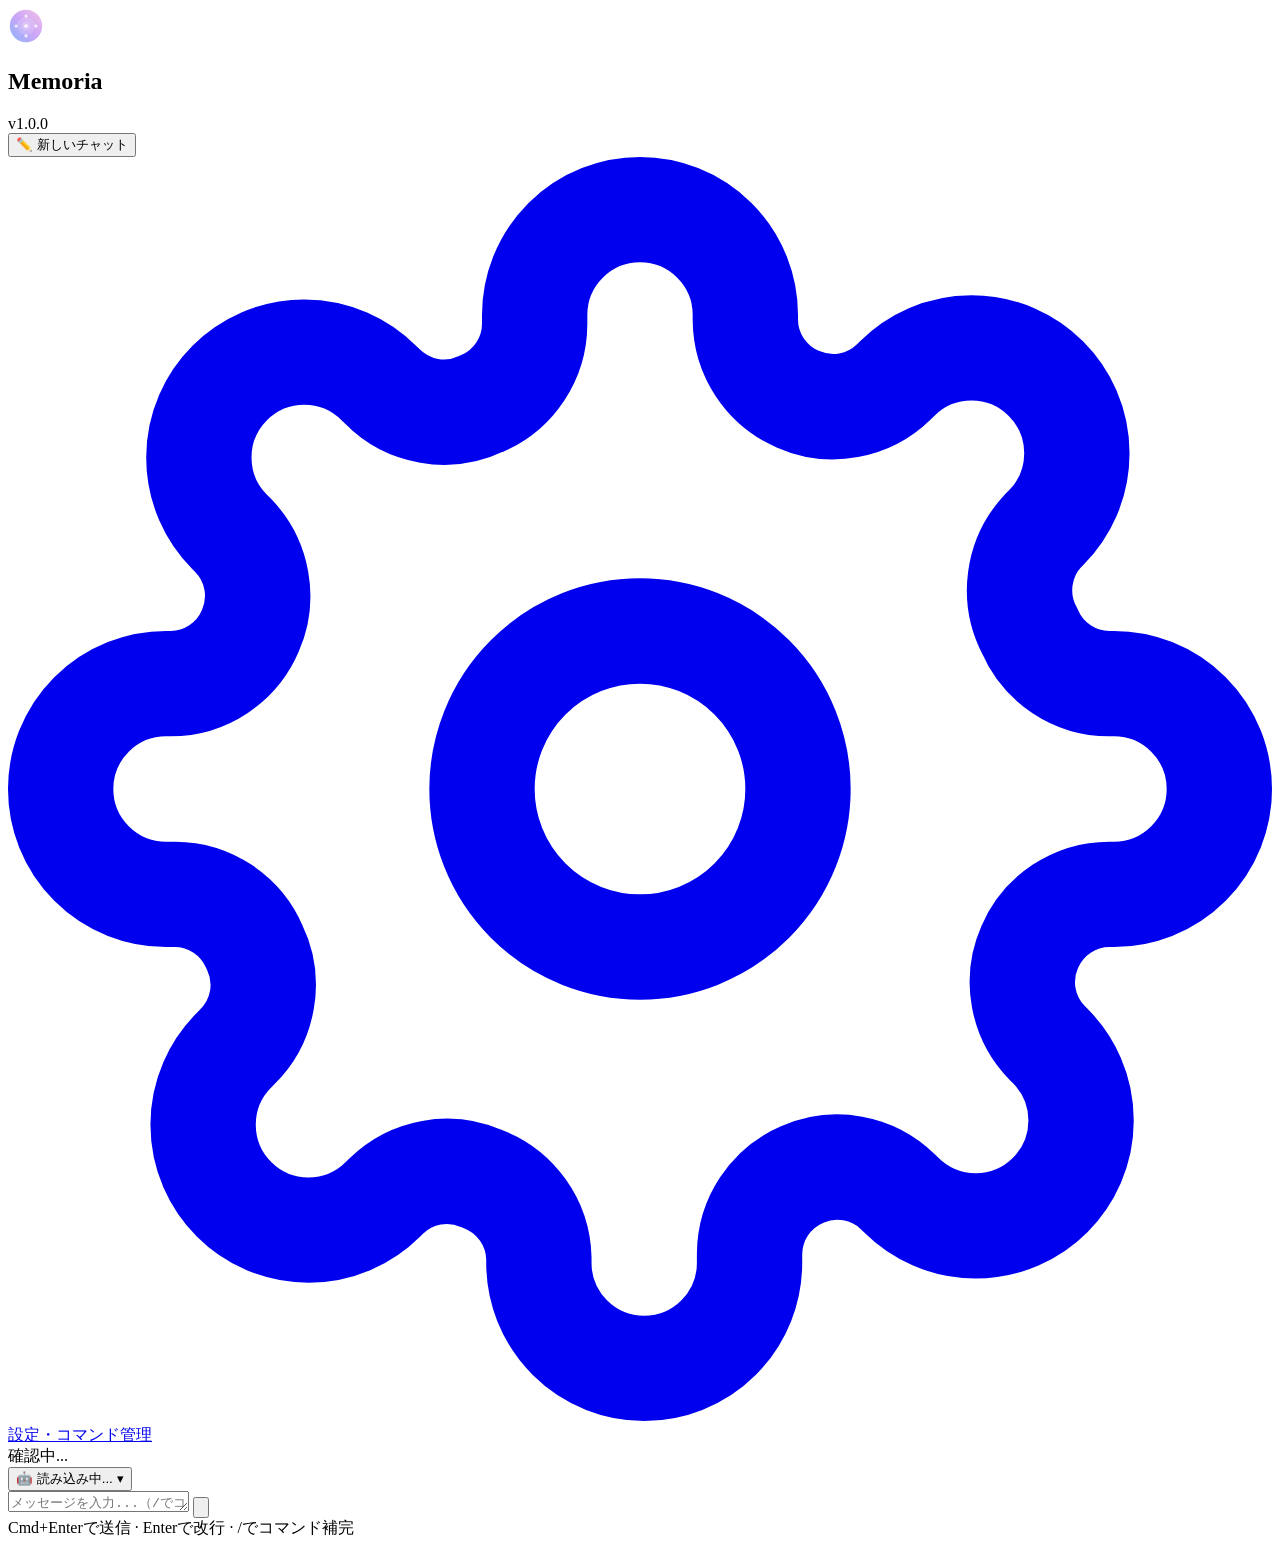
==== frontend/index.html @ 82c74ae7 "AIアバターOrbital化・i18n完全対応・NEXT_PROJECT更新 - app.js: AIアバター 🤖 → Orbital SVG グラデーションロゴに変更（メッセージ・ローディング両方）" ====
<!DOCTYPE html>
<html lang="ja">
<head>
  <meta charset="UTF-8">
  <meta name="viewport" content="width=device-width, initial-scale=1.0">
  <title>Memoria</title>
  <link rel="stylesheet" href="/assets/style.css">
</head>
<body>
  <!-- サイドバー -->
  <aside class="sidebar">
    <div class="sidebar-header">
      <div class="sidebar-logo-wrap">
        <svg class="memoria-logo" width="36" height="36" viewBox="0 0 80 80" fill="none" xmlns="http://www.w3.org/2000/svg">
  <defs>
    <linearGradient id="logoGrad" x1="0%" y1="100%" x2="100%" y2="0%">
      <stop offset="0%" stop-color="#89b4fa"/>
      <stop offset="50%" stop-color="#cba6f7"/>
      <stop offset="100%" stop-color="#f5c2e7"/>
    </linearGradient>
  </defs>
  <circle cx="40" cy="40" r="36" fill="url(#logoGrad)"/>
  <circle cx="40" cy="40" r="20" fill="white" opacity="0.15"/>
  <circle cx="40" cy="40" r="10" fill="white" opacity="0.2"/>
  <circle cx="40" cy="40" r="4" fill="white" opacity="0.9"/>
  <circle cx="40" cy="18" r="3.5" fill="white" opacity="0.8"/>
  <circle cx="62" cy="40" r="3.5" fill="white" opacity="0.8"/>
  <circle cx="40" cy="62" r="3.5" fill="white" opacity="0.8"/>
  <circle cx="18" cy="40" r="3.5" fill="white" opacity="0.8"/>
</svg>
        <div>
          <h1>Memoria</h1>
          <div class="version">v1.0.0</div>
        </div>
      </div>
    </div>
    <nav class="sidebar-nav">
      <button id="new-chat-btn" onclick="createNewSession()" data-i18n="chat.new">✏️ 新しいチャット</button>
      <div id="session-list" class="session-list"></div>
      <a href="/settings" class="nav-item settings-link">
        <svg viewBox="0 0 24 24" fill="none" stroke="currentColor" stroke-width="2">
          <circle cx="12" cy="12" r="3"/>
          <path d="M19.4 15a1.65 1.65 0 0 0 .33 1.82l.06.06a2 2 0 0 1-2.83 2.83l-.06-.06a1.65 1.65 0 0 0-1.82-.33 1.65 1.65 0 0 0-1 1.51V21a2 2 0 0 1-4 0v-.09A1.65 1.65 0 0 0 9 19.4a1.65 1.65 0 0 0-1.82.33l-.06.06a2 2 0 0 1-2.83-2.83l.06-.06A1.65 1.65 0 0 0 4.68 15a1.65 1.65 0 0 0-1.51-1H3a2 2 0 0 1 0-4h.09A1.65 1.65 0 0 0 4.6 9a1.65 1.65 0 0 0-.33-1.82l-.06-.06a2 2 0 0 1 2.83-2.83l.06.06A1.65 1.65 0 0 0 9 4.68a1.65 1.65 0 0 0 1-1.51V3a2 2 0 0 1 4 0v.09a1.65 1.65 0 0 0 1 1.51 1.65 1.65 0 0 0 1.82-.33l.06-.06a2 2 0 0 1 2.83 2.83l-.06.06A1.65 1.65 0 0 0 19.4 9a1.65 1.65 0 0 0 1.51 1H21a2 2 0 0 1 0 4h-.09a1.65 1.65 0 0 0-1.51 1z"/>
        </svg>
        <span data-i18n="nav.settings">設定・コマンド管理</span>
      </a>
    </nav>
    <div class="status-indicator">
      <span id="statusDot" class="status-dot"></span>
      <span id="statusText" class="status-text" data-i18n="status.checking">確認中...</span>
    </div>
  </aside>

  <!-- メインエリア -->
  <main class="main">
    <!-- モデルミスマッチアラートバナー -->
    <div id="modelMismatchAlert" class="model-mismatch-alert" style="display:none;">
      <div class="alert-inner">
        <span class="alert-icon">⚠️</span>
        <div class="alert-text">
          <strong>設定されたモデルがインストールされていません</strong>
          <span id="alertModelName"></span>
          <div class="alert-progress" id="alertProgress"></div>
          <div class="alert-progress-bar-wrap" id="alertProgressBarWrap">
            <div class="alert-progress-bar" id="alertProgressBar"></div>
          </div>
        </div>
        <div class="alert-actions">
          <button class="alert-install-btn" id="alertInstallBtn" onclick="installConfiguredModel()">今すぐインストール</button>
          <button class="alert-close-btn" onclick="hideModelMismatchAlert()" title="閉じる">×</button>
        </div>
      </div>
    </div>

    <!-- チャットメッセージ -->
    <div id="chatMessages" class="chat-container"></div>

    <!-- 入力エリア -->
    <div class="input-area">
      <div class="input-wrapper">
        <!-- コマンドサジェスト -->
        <div id="commandSuggest" class="command-suggest"></div>

        <!-- エンジン切り替えバー -->
        <div id="engineSwitchWrap" class="engine-switch-wrap">
          <button id="engineSwitchBtn" class="engine-switch-btn" onclick="toggleEngineSwitchDropdown()" title="AIエンジンを切り替える（チャット履歴は保持されます）">
            <span id="engineSwitchLabel">🤖 読み込み中...</span>
            <span class="engine-switch-caret">▾</span>
          </button>
          <div id="engineSwitchDropdown" class="engine-switch-dropdown" style="display:none;">
            <div class="engine-option" data-engine="ollama" onclick="switchEngine('ollama')" data-i18n="engine.ollama">🖥️ Ollama（ローカル）</div>
            <div class="engine-option" data-engine="openai_compatible" onclick="switchEngine('openai_compatible')" data-i18n="engine.openai">⚡ OpenAI互換API</div>
            <div class="engine-option" data-engine="claude" onclick="switchEngine('claude')" data-i18n="engine.claude">🟠 Claude (Anthropic)</div>
            <div class="engine-option" data-engine="gemini" onclick="switchEngine('gemini')" data-i18n="engine.gemini">💎 Gemini (Google)</div>
          </div>
        </div>

        <div class="input-box">
          <textarea
            id="messageInput"
            placeholder="メッセージを入力...（/でコマンド、Cmd+Enterで送信）" data-i18n-placeholder="chat.placeholder"
            rows="1"
          ></textarea>
          <button id="sendBtn" class="send-btn" onclick="sendMessage()">
            <svg viewBox="0 0 24 24" fill="currentColor">
              <path d="M2.01 21L23 12 2.01 3 2 10l15 2-15 2z"/>
            </svg>
          </button>
        </div>
        <div class="input-hint">
          <span data-i18n="chat.hint">Cmd+Enterで送信 · Enterで改行 · /でコマンド補完</span>
        </div>
      </div>
    </div>
  </main>

  <!-- トースト通知 -->
  <div id="toast" class="toast"></div>

  <script>
    // 起動時チェック: Ollamaセットアップ完了済みか確認
    (async function checkSetup() {
      try {
        const r = await fetch('http://127.0.0.1:8765/api/setup/status');
        const status = await r.json();
        if (!status.setup_complete) {
          // セットアップが完了していない → セットアップ画面へ
          window.location.href = '/setup';
        }
      } catch (e) {
        // APIに繋がらない場合は通常通り表示（起動直後など）
      }
    })();
  </script>

  <script src="/assets/i18n.js"></script>
  <script src="/assets/app.js"></script>
</body>
</html>
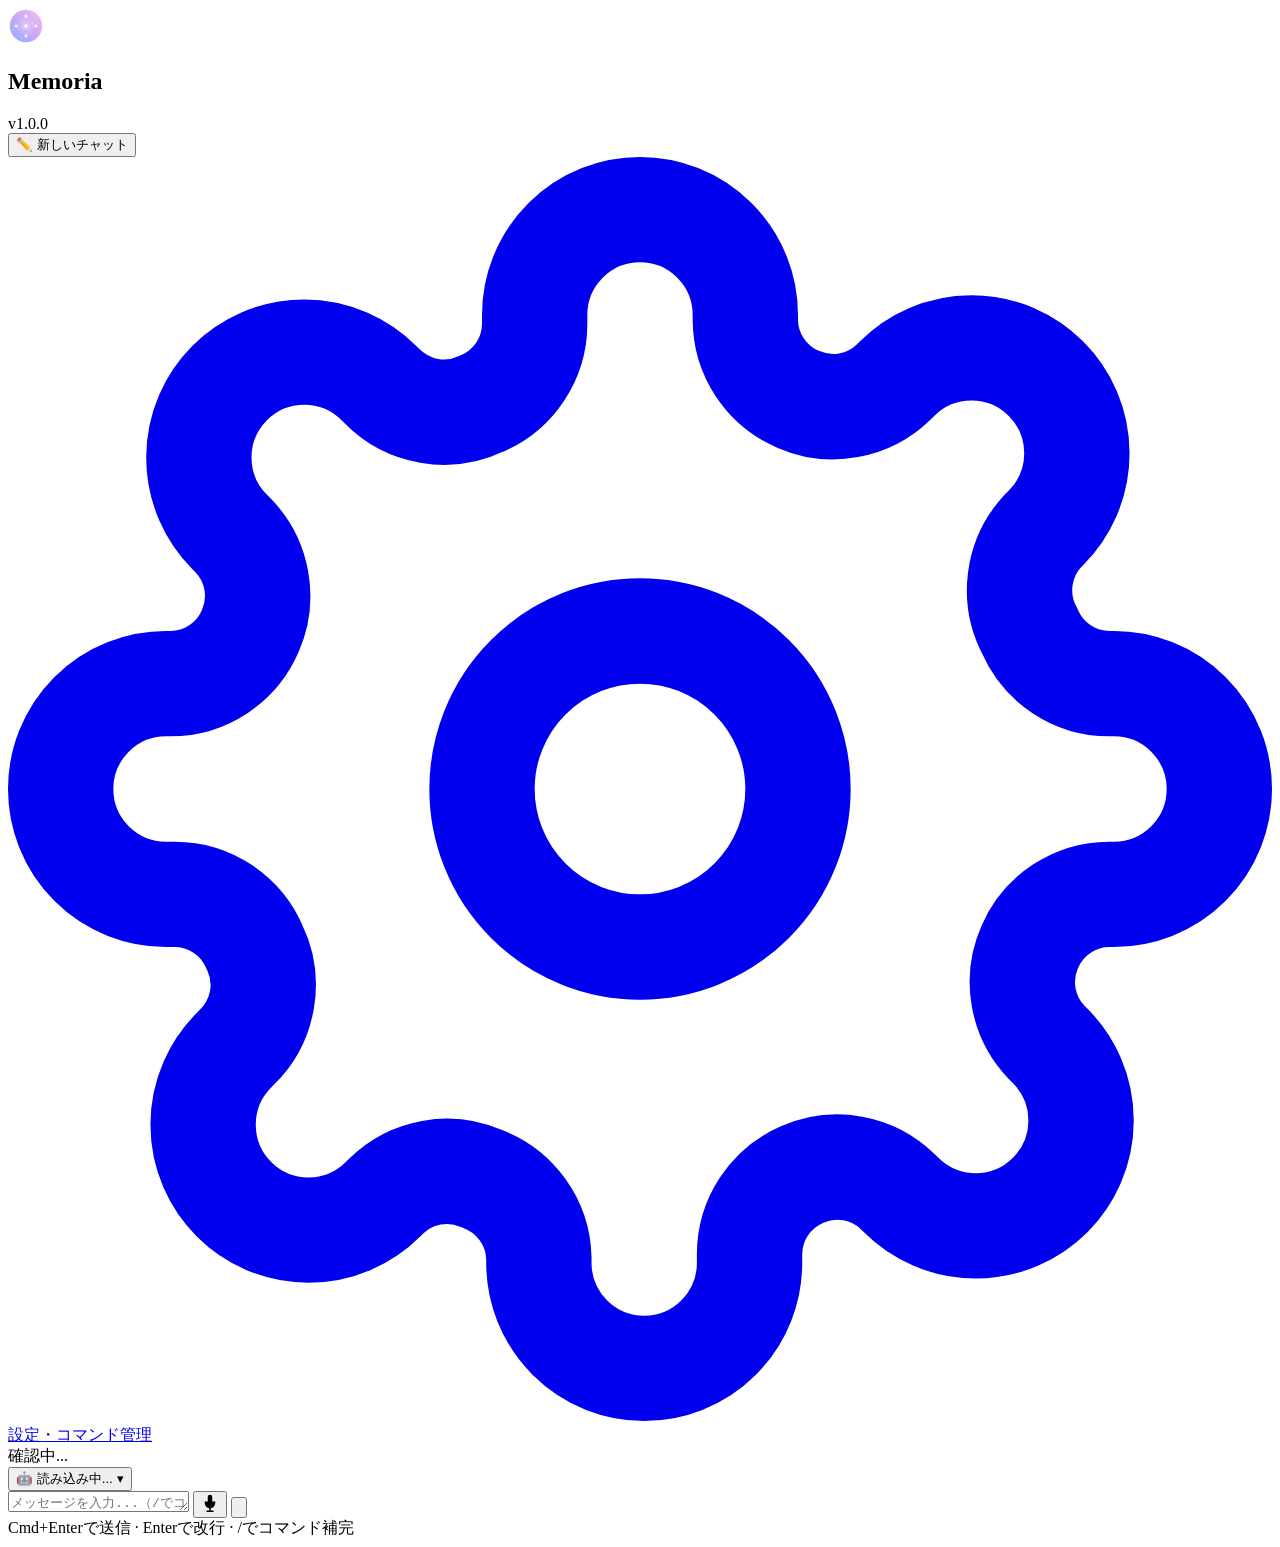
==== commit 08b1ff46: "音声入力機能を実装（Web Speech API） - index.html: 入力欄横にマイクボタン（🎤）を追加 - app.js: toggleVoiceInput() / _startRecor" ====
--- a/frontend/index.html
+++ b/frontend/index.html
@@ -101,6 +101,15 @@
             placeholder="メッセージを入力...（/でコマンド、Cmd+Enterで送信）" data-i18n-placeholder="chat.placeholder"
             rows="1"
           ></textarea>
+          <!-- 音声入力ボタン -->
+          <button id="micBtn" class="mic-btn" onclick="toggleVoiceInput()" title="音声入力（クリックで開始/停止）" data-i18n-title="voice.btn.title">
+            <svg viewBox="0 0 24 24" fill="currentColor" width="18" height="18">
+              <path d="M12 1a3 3 0 0 0-3 3v8a3 3 0 0 0 6 0V4a3 3 0 0 0-3-3z"/>
+              <path d="M19 10v2a7 7 0 0 1-14 0v-2"/>
+              <line x1="12" y1="19" x2="12" y2="23" stroke="currentColor" stroke-width="2" stroke-linecap="round"/>
+              <line x1="8" y1="23" x2="16" y2="23" stroke="currentColor" stroke-width="2" stroke-linecap="round"/>
+            </svg>
+          </button>
           <button id="sendBtn" class="send-btn" onclick="sendMessage()">
             <svg viewBox="0 0 24 24" fill="currentColor">
               <path d="M2.01 21L23 12 2.01 3 2 10l15 2-15 2z"/>
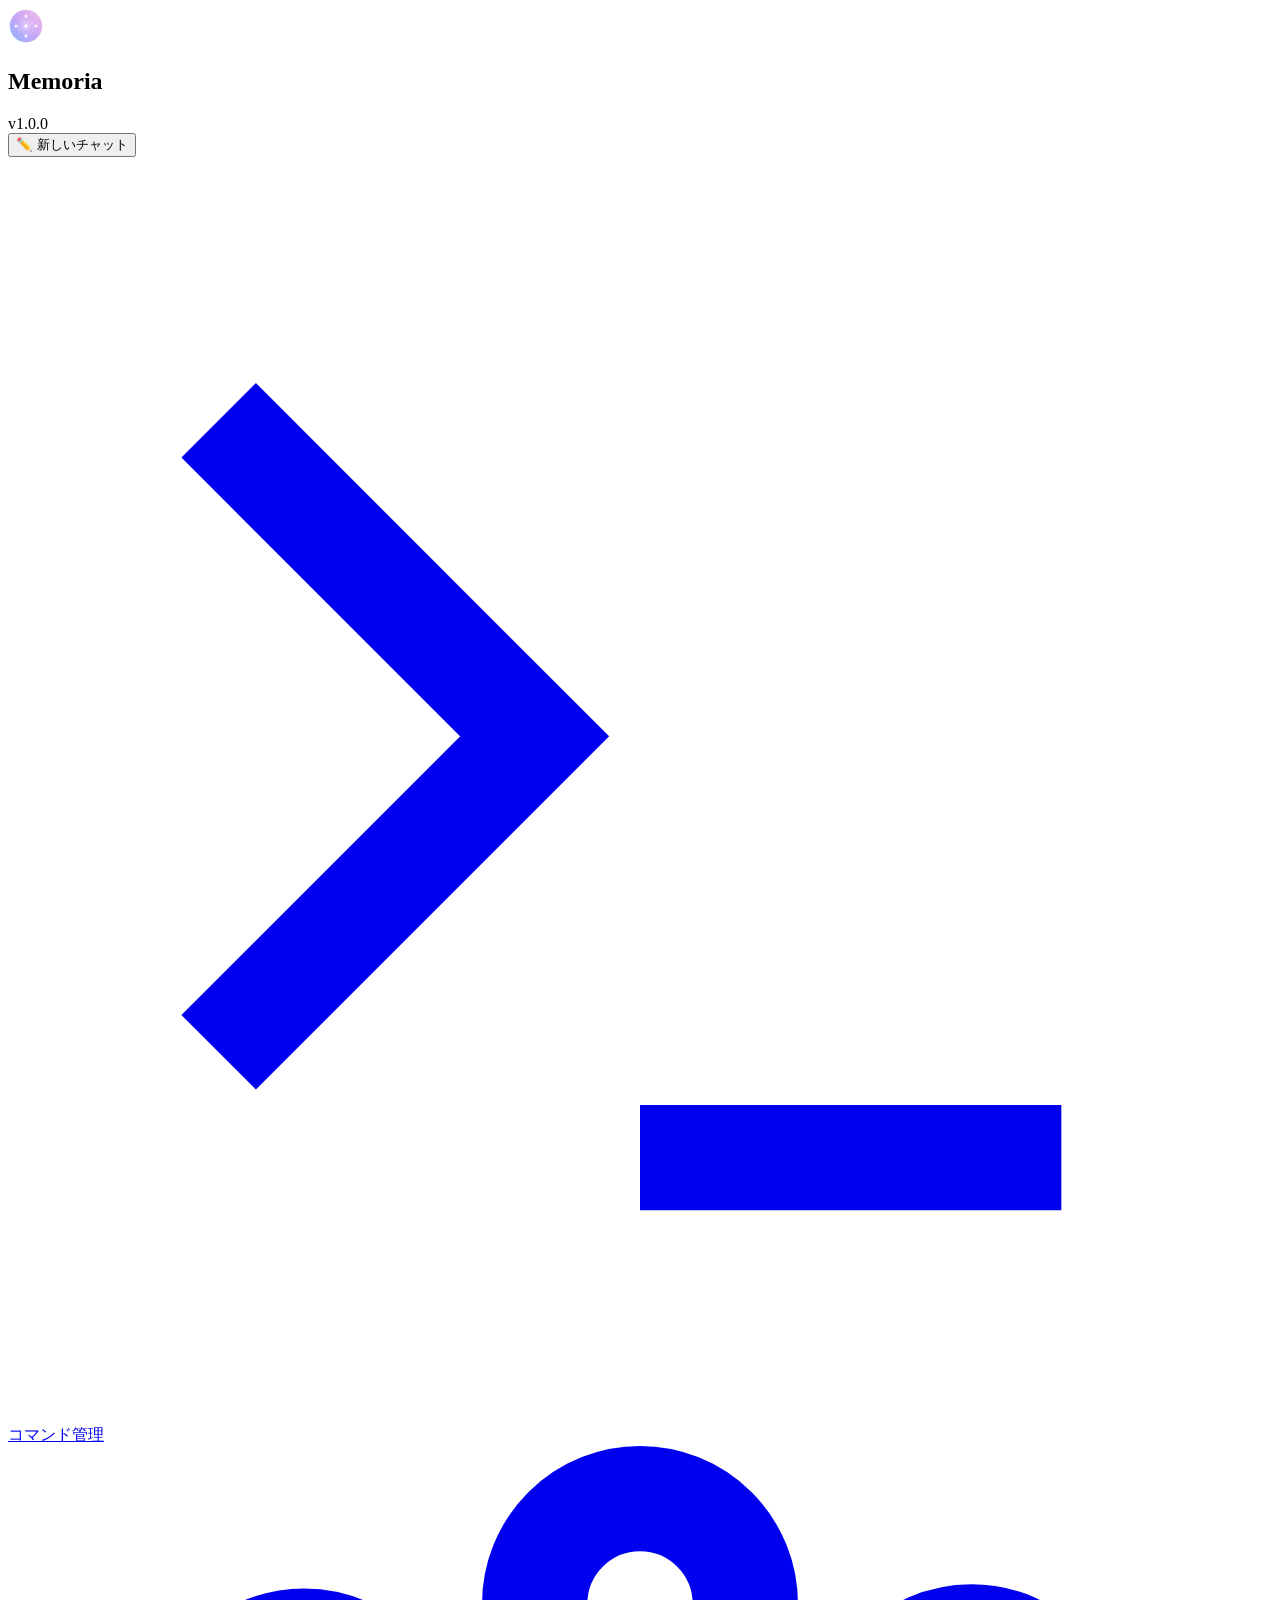
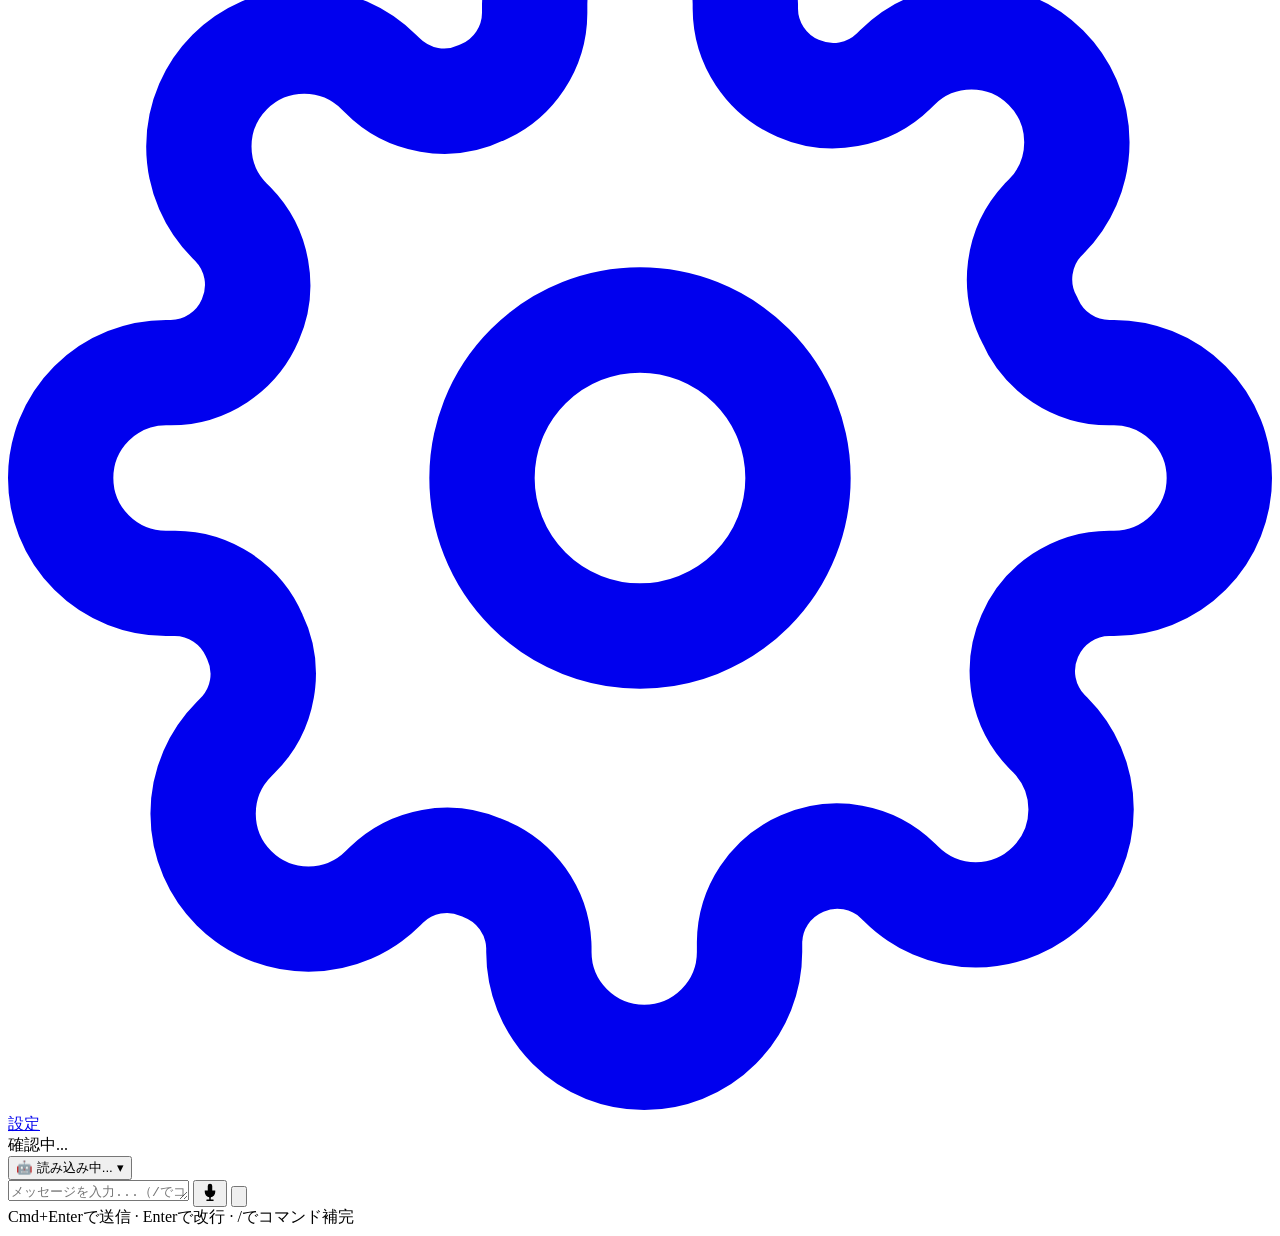
==== commit 12f69152: "feat: コマンド管理を専用ページに分離し、編集・組み込み上書き機能を追加 - frontend/commands.html: コマンド管理専用ページを新規作成   - ユーザーコマンドの追加・編集" ====
--- a/frontend/index.html
+++ b/frontend/index.html
@@ -7,6 +7,57 @@
   <link rel="stylesheet" href="/assets/style.css">
 </head>
 <body>
+  <!-- ===== オンボーディングモーダル（初回起動時のみ） ===== -->
+  <div id="onboardingOverlay" class="onboarding-overlay" style="display:none;">
+    <div class="onboarding-card">
+      <div class="onboarding-logo">
+        <svg width="56" height="56" viewBox="0 0 80 80" fill="none">
+          <defs>
+            <linearGradient id="obGrad" x1="0%" y1="100%" x2="100%" y2="0%">
+              <stop offset="0%" stop-color="#89b4fa"/>
+              <stop offset="50%" stop-color="#cba6f7"/>
+              <stop offset="100%" stop-color="#f5c2e7"/>
+            </linearGradient>
+          </defs>
+          <circle cx="40" cy="40" r="38" fill="url(#obGrad)"/>
+          <circle cx="40" cy="40" r="20" fill="white" opacity="0.15"/>
+          <circle cx="40" cy="40" r="10" fill="white" opacity="0.2"/>
+          <circle cx="40" cy="40" r="4.5" fill="white" opacity="0.9"/>
+          <circle cx="40" cy="17" r="4" fill="white" opacity="0.8"/>
+          <circle cx="63" cy="40" r="4" fill="white" opacity="0.8"/>
+          <circle cx="40" cy="63" r="4" fill="white" opacity="0.8"/>
+          <circle cx="17" cy="40" r="4" fill="white" opacity="0.8"/>
+        </svg>
+      </div>
+      <h1 class="onboarding-title" data-i18n="onboard.title">Memoriaへようこそ</h1>
+      <p class="onboarding-sub" data-i18n="onboard.sub">あなたのことを覚えてくれるAIチャットです</p>
+      <div class="onboarding-steps">
+        <div class="onboard-step">
+          <div class="onboard-icon">💬</div>
+          <div><strong data-i18n="onboard.step1.title">チャットするだけ</strong><br><span data-i18n="onboard.step1.desc">まずはメッセージを入力して送信しましょう</span></div>
+        </div>
+        <div class="onboard-step">
+          <div class="onboard-icon">🧠</div>
+          <div><strong data-i18n="onboard.step2.title">記憶してもらう</strong><br><span data-i18n="onboard.step2.desc">/remember 名前や好みを打つと、次回も覚えてくれます</span></div>
+        </div>
+        <div class="onboard-step">
+          <div class="onboard-icon">🤖</div>
+          <div><strong data-i18n="onboard.step3.title">AIを選べる</strong><br><span data-i18n="onboard.step3.desc">ローカル（無料・オフライン）やClaudeなど複数のAIに対応</span></div>
+        </div>
+      </div>
+      <button class="onboarding-btn" onclick="closeOnboarding()" data-i18n="onboard.btn">はじめる</button>
+      <p class="onboarding-privacy" data-i18n="onboard.privacy">🔒 すべてのデータはあなたのMacにのみ保存されます</p>
+    </div>
+  </div>
+
+  <!-- ===== Ollamaオフライン案内バナー ===== -->
+  <div id="ollamaOfflineBanner" class="ollama-offline-banner" style="display:none;">
+    <span>⚠️ <span data-i18n="ollama.offline.msg">Ollamaが起動していません</span></span>
+    <a href="/setup" class="offline-setup-link" data-i18n="ollama.offline.fix">起動・セットアップページへ →</a>
+    <button onclick="document.getElementById('ollamaOfflineBanner').style.display='none'" class="offline-close">×</button>
+  </div>
+
+
   <!-- サイドバー -->
   <aside class="sidebar">
     <div class="sidebar-header">
@@ -37,17 +88,28 @@
     <nav class="sidebar-nav">
       <button id="new-chat-btn" onclick="createNewSession()" data-i18n="chat.new">✏️ 新しいチャット</button>
       <div id="session-list" class="session-list"></div>
+      <a href="/commands" class="nav-item">
+        <svg viewBox="0 0 24 24" fill="none" stroke="currentColor" stroke-width="2">
+          <polyline points="4 17 10 11 4 5"/>
+          <line x1="12" y1="19" x2="20" y2="19"/>
+        </svg>
+        <span>コマンド管理</span>
+      </a>
       <a href="/settings" class="nav-item settings-link">
         <svg viewBox="0 0 24 24" fill="none" stroke="currentColor" stroke-width="2">
           <circle cx="12" cy="12" r="3"/>
           <path d="M19.4 15a1.65 1.65 0 0 0 .33 1.82l.06.06a2 2 0 0 1-2.83 2.83l-.06-.06a1.65 1.65 0 0 0-1.82-.33 1.65 1.65 0 0 0-1 1.51V21a2 2 0 0 1-4 0v-.09A1.65 1.65 0 0 0 9 19.4a1.65 1.65 0 0 0-1.82.33l-.06.06a2 2 0 0 1-2.83-2.83l.06-.06A1.65 1.65 0 0 0 4.68 15a1.65 1.65 0 0 0-1.51-1H3a2 2 0 0 1 0-4h.09A1.65 1.65 0 0 0 4.6 9a1.65 1.65 0 0 0-.33-1.82l-.06-.06a2 2 0 0 1 2.83-2.83l.06.06A1.65 1.65 0 0 0 9 4.68a1.65 1.65 0 0 0 1-1.51V3a2 2 0 0 1 4 0v.09a1.65 1.65 0 0 0 1 1.51 1.65 1.65 0 0 0 1.82-.33l.06-.06a2 2 0 0 1 2.83 2.83l-.06.06A1.65 1.65 0 0 0 19.4 9a1.65 1.65 0 0 0 1.51 1H21a2 2 0 0 1 0 4h-.09a1.65 1.65 0 0 0-1.51 1z"/>
         </svg>
-        <span data-i18n="nav.settings">設定・コマンド管理</span>
+        <span data-i18n="nav.settings">設定</span>
       </a>
     </nav>
     <div class="status-indicator">
       <span id="statusDot" class="status-dot"></span>
       <span id="statusText" class="status-text" data-i18n="status.checking">確認中...</span>
+    </div>
+    <!-- Fix⑬: グローバルメモリ件数バッジ -->
+    <div class="memory-count-wrap">
+      <span id="globalMemoryBadge" class="global-memory-badge" style="display:none;"></span>
     </div>
   </aside>
 
@@ -70,6 +132,14 @@
           <button class="alert-close-btn" onclick="hideModelMismatchAlert()" title="閉じる">×</button>
         </div>
       </div>
+    </div>
+
+    <!-- チャットツールバー（エクスポートボタン等） -->
+    <div class="chat-toolbar" id="chatToolbar" style="display:none;">
+      <div style="flex:1;"></div>
+      <button class="chat-toolbar-btn" onclick="exportCurrentSession()" title="この会話をテキストファイルとして書き出す">
+        📤 <span>エクスポート</span>
+      </button>
     </div>
 
     <!-- チャットメッセージ -->
@@ -130,7 +200,7 @@
     // 起動時チェック: Ollamaセットアップ完了済みか確認
     (async function checkSetup() {
       try {
-        const r = await fetch('http://127.0.0.1:8765/api/setup/status');
+        const r = await fetch('http://127.0.0.1:18765/api/setup/status');
         const status = await r.json();
         if (!status.setup_complete) {
           // セットアップが完了していない → セットアップ画面へ
